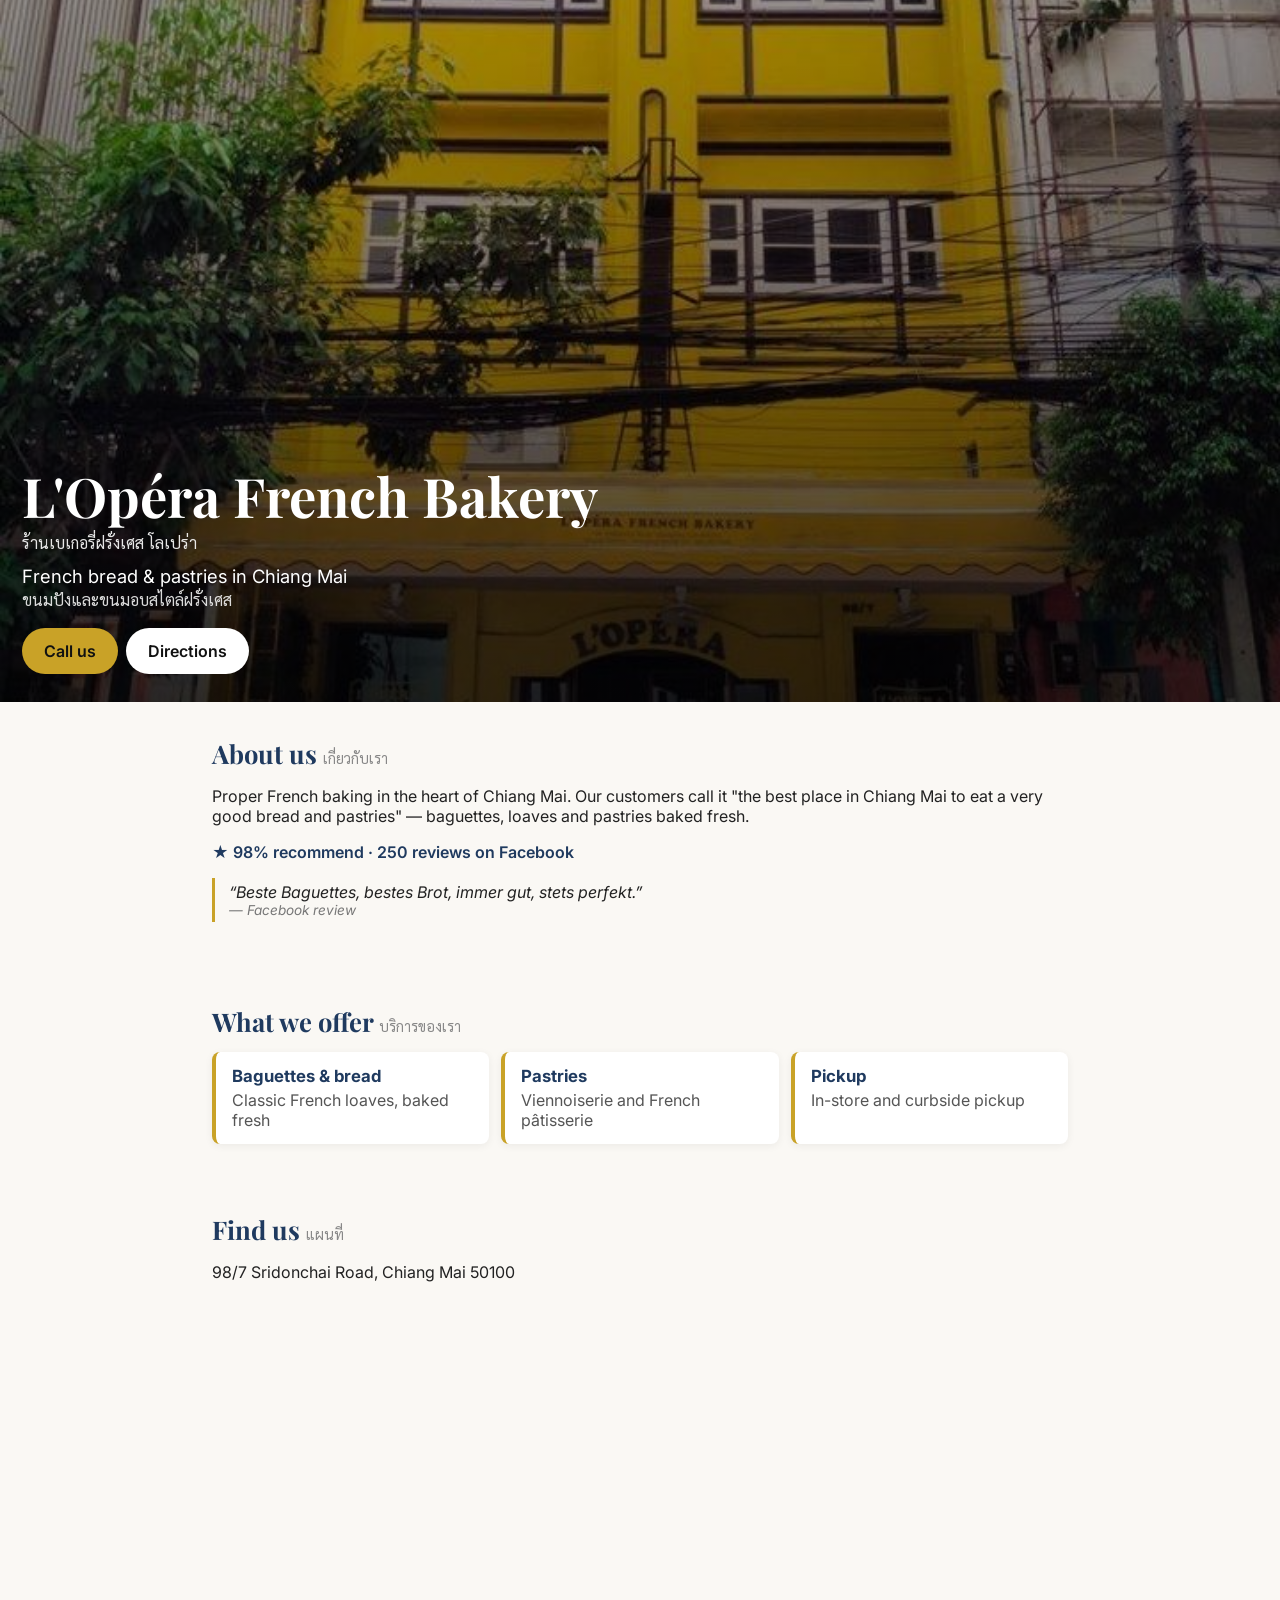
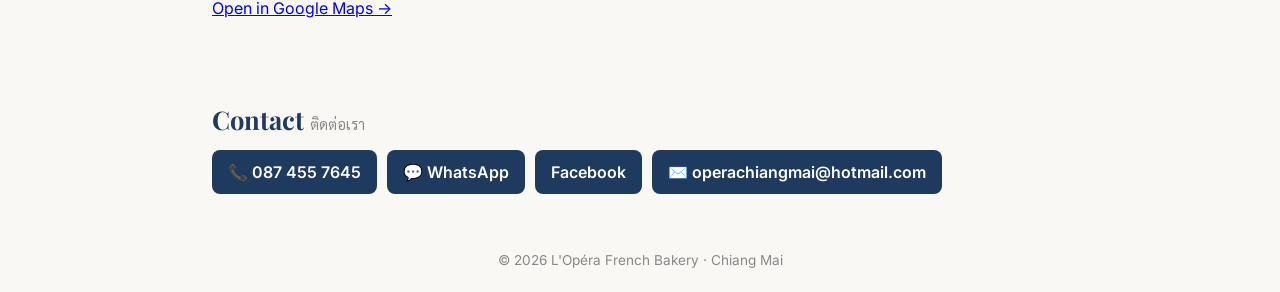
==== index.html @ 7052168b "Draft site" ====
<!doctype html><html lang="en"><head><meta charset="utf-8"><meta name="viewport" content="width=device-width,initial-scale=1">
<title>L&#x27;Opéra French Bakery | Chiang Mai</title><meta name="description" content="French bread &amp; pastries in Chiang Mai — 98/7 Sridonchai Road, Chiang Mai 50100">
<meta property="og:title" content="L&#x27;Opéra French Bakery"><meta property="og:description" content="French bread &amp; pastries in Chiang Mai"><meta property="og:image" content="img/og.jpg">
<link href="https://fonts.googleapis.com/css2?family=Playfair+Display:wght@700&family=Inter:wght@400;600&family=Sarabun&display=swap" rel="stylesheet">
<style>:root{--a:#1f3a5f;--b:#c9a227}*{box-sizing:border-box}body{margin:0;font-family:Inter,Sarabun,sans-serif;color:#222;background:#faf8f4;padding-bottom:70px}
.hero{min-height:78vh;display:flex;flex-direction:column;justify-content:flex-end;padding:28px 22px;color:#fff;background:linear-gradient(180deg,rgba(0,0,0,.35),rgba(0,0,0,.75)),url(img/og.jpg) center/cover}
.hero h1{font-family:'Playfair Display',serif;font-size:2.3rem;margin:0 0 6px;line-height:1.1}.hero .th{font-family:Sarabun;opacity:.9;margin:0 0 12px}.hero .tag{font-size:1.15rem;margin:0}.hero .tagth{font-family:Sarabun;opacity:.85;margin:2px 0 18px}
.cta{display:inline-block;background:var(--b);color:#111;font-weight:600;padding:13px 22px;border-radius:30px;text-decoration:none;margin-right:8px}
section{padding:34px 22px;max-width:900px;margin:auto}h2{font-family:'Playfair Display',serif;color:var(--a);font-size:1.6rem;margin:0 0 14px}h2 small{font-family:Sarabun;font-size:.9rem;color:#888;font-weight:400}
.cards{display:grid;gap:12px;grid-template-columns:repeat(auto-fit,minmax(220px,1fr))}.card{background:#fff;border-left:4px solid var(--b);padding:14px 16px;border-radius:8px;box-shadow:0 2px 8px rgba(0,0,0,.06)}.card h3{margin:0 0 4px;font-size:1.05rem;color:var(--a)}.card p{margin:0;color:#555}
.gal{display:grid;grid-template-columns:repeat(auto-fill,minmax(150px,1fr));gap:8px}.gal img{width:100%;aspect-ratio:1;object-fit:cover;border-radius:8px}
.big{font-size:1.2rem;font-weight:600}.rating{color:var(--a);font-weight:600}blockquote{font-style:italic;border-left:3px solid var(--b);margin:14px 0;padding:4px 14px}cite{display:block;font-size:.85rem;color:#777}
.btns{display:flex;flex-wrap:wrap;gap:10px}.btn{background:var(--a);color:#fff;text-decoration:none;padding:12px 16px;border-radius:8px;font-weight:600;word-break:break-all}
iframe{width:100%;height:280px;border:0;border-radius:10px}footer{text-align:center;color:#888;font-size:.85rem;padding:24px}
.bar{position:fixed;bottom:0;left:0;right:0;display:flex;background:var(--a);z-index:9}.bar a{flex:1;text-align:center;color:#fff;text-decoration:none;padding:15px 4px;font-weight:600;border-right:1px solid rgba(255,255,255,.2)}
@media(min-width:800px){.bar{display:none}body{padding-bottom:0}.hero h1{font-size:3.4rem}}</style></head><body>
<header class="hero"><h1>L&#x27;Opéra French Bakery</h1><p class="th">ร้านเบเกอรี่ฝรั่งเศส โลเปร่า</p><p class="tag">French bread &amp; pastries in Chiang Mai</p><p class="tagth">ขนมปังและขนมอบสไตล์ฝรั่งเศส</p>
<div><a class="cta" href="tel:0874557645">Call us</a><a class="cta" style="background:#fff" href="https://www.google.com/maps/search/?api=1&query=L%27Op%C3%A9ra%20French%20Bakery%2C%2098/7%20Sridonchai%20Road%2C%20Chiang%20Mai%2050100">Directions</a></div></header>
<section><h2>About us <small>เกี่ยวกับเรา</small></h2><p>Proper French baking in the heart of Chiang Mai. Our customers call it &quot;the best place in Chiang Mai to eat a very good bread and pastries&quot; — baguettes, loaves and pastries baked fresh.</p><p class="rating">★ 98% recommend · 250 reviews on Facebook</p><blockquote>“Beste Baguettes, bestes Brot, immer gut, stets perfekt.”<cite>— Facebook review</cite></blockquote></section>
<section><h2>What we offer <small>บริการของเรา</small></h2><div class="cards"><div class="card"><h3>Baguettes &amp; bread</h3><p>Classic French loaves, baked fresh</p></div><div class="card"><h3>Pastries</h3><p>Viennoiserie and French pâtisserie</p></div><div class="card"><h3>Pickup</h3><p>In-store and curbside pickup</p></div></div></section>


<section><h2>Find us <small>แผนที่</small></h2><p>98/7 Sridonchai Road, Chiang Mai 50100</p><iframe loading="lazy" src="https://www.google.com/maps?q=L%27Op%C3%A9ra%20French%20Bakery%2C%2098/7%20Sridonchai%20Road%2C%20Chiang%20Mai%2050100&output=embed"></iframe><p><a href="https://www.google.com/maps/search/?api=1&query=L%27Op%C3%A9ra%20French%20Bakery%2C%2098/7%20Sridonchai%20Road%2C%20Chiang%20Mai%2050100">Open in Google Maps →</a></p></section>
<section><h2>Contact <small>ติดต่อเรา</small></h2><div class="btns"><a class="btn" href="tel:0874557645">📞 087 455 7645</a><a class="btn" href="https://wa.me/66874557645">💬 WhatsApp</a><a class="btn" href="https://www.facebook.com/1518728611749956">Facebook</a><a class="btn" href="mailto:operachiangmai@hotmail.com">✉️ operachiangmai@hotmail.com</a></div></section>
<footer>© 2026 L&#x27;Opéra French Bakery · Chiang Mai</footer>
<nav class="bar"><a href="tel:0874557645">📞 Call</a><a href="https://wa.me/66874557645">💬 WhatsApp</a><a href="https://www.google.com/maps/search/?api=1&query=L%27Op%C3%A9ra%20French%20Bakery%2C%2098/7%20Sridonchai%20Road%2C%20Chiang%20Mai%2050100">📍 Map</a></nav></body></html>
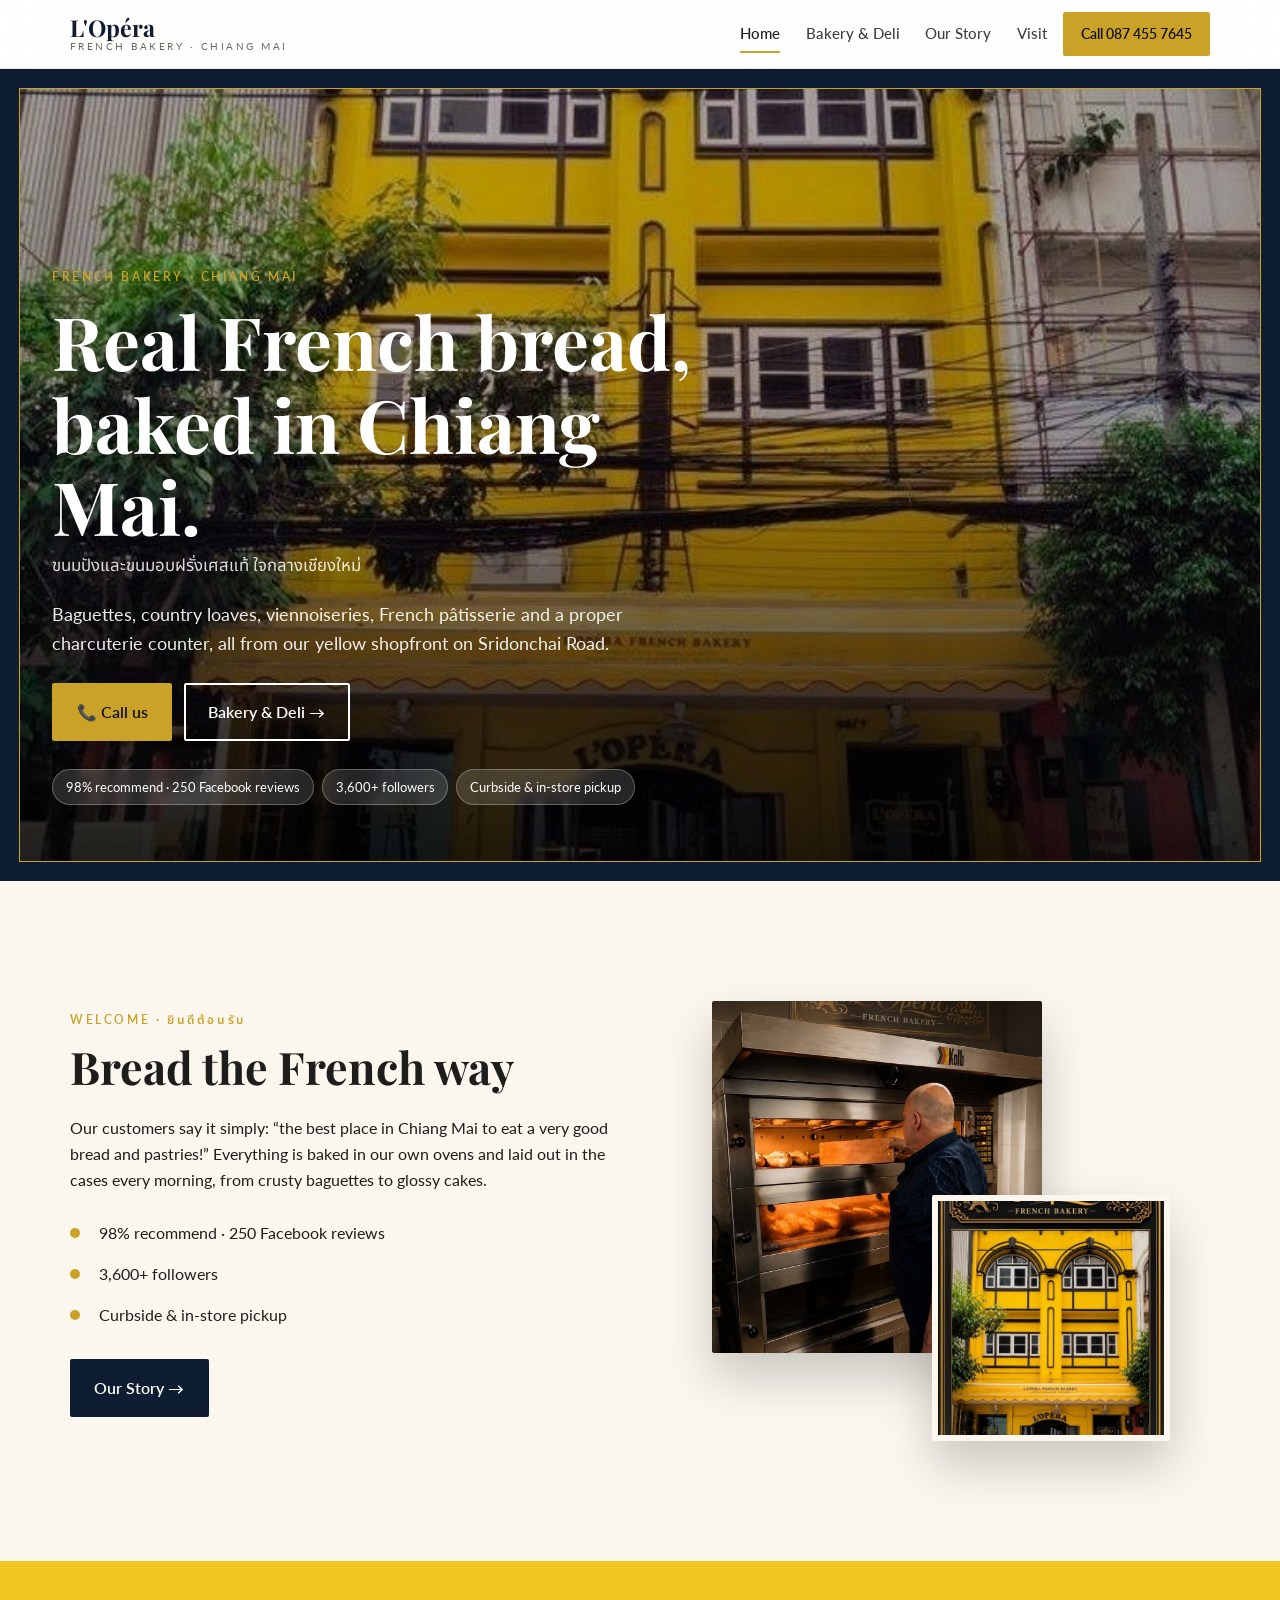
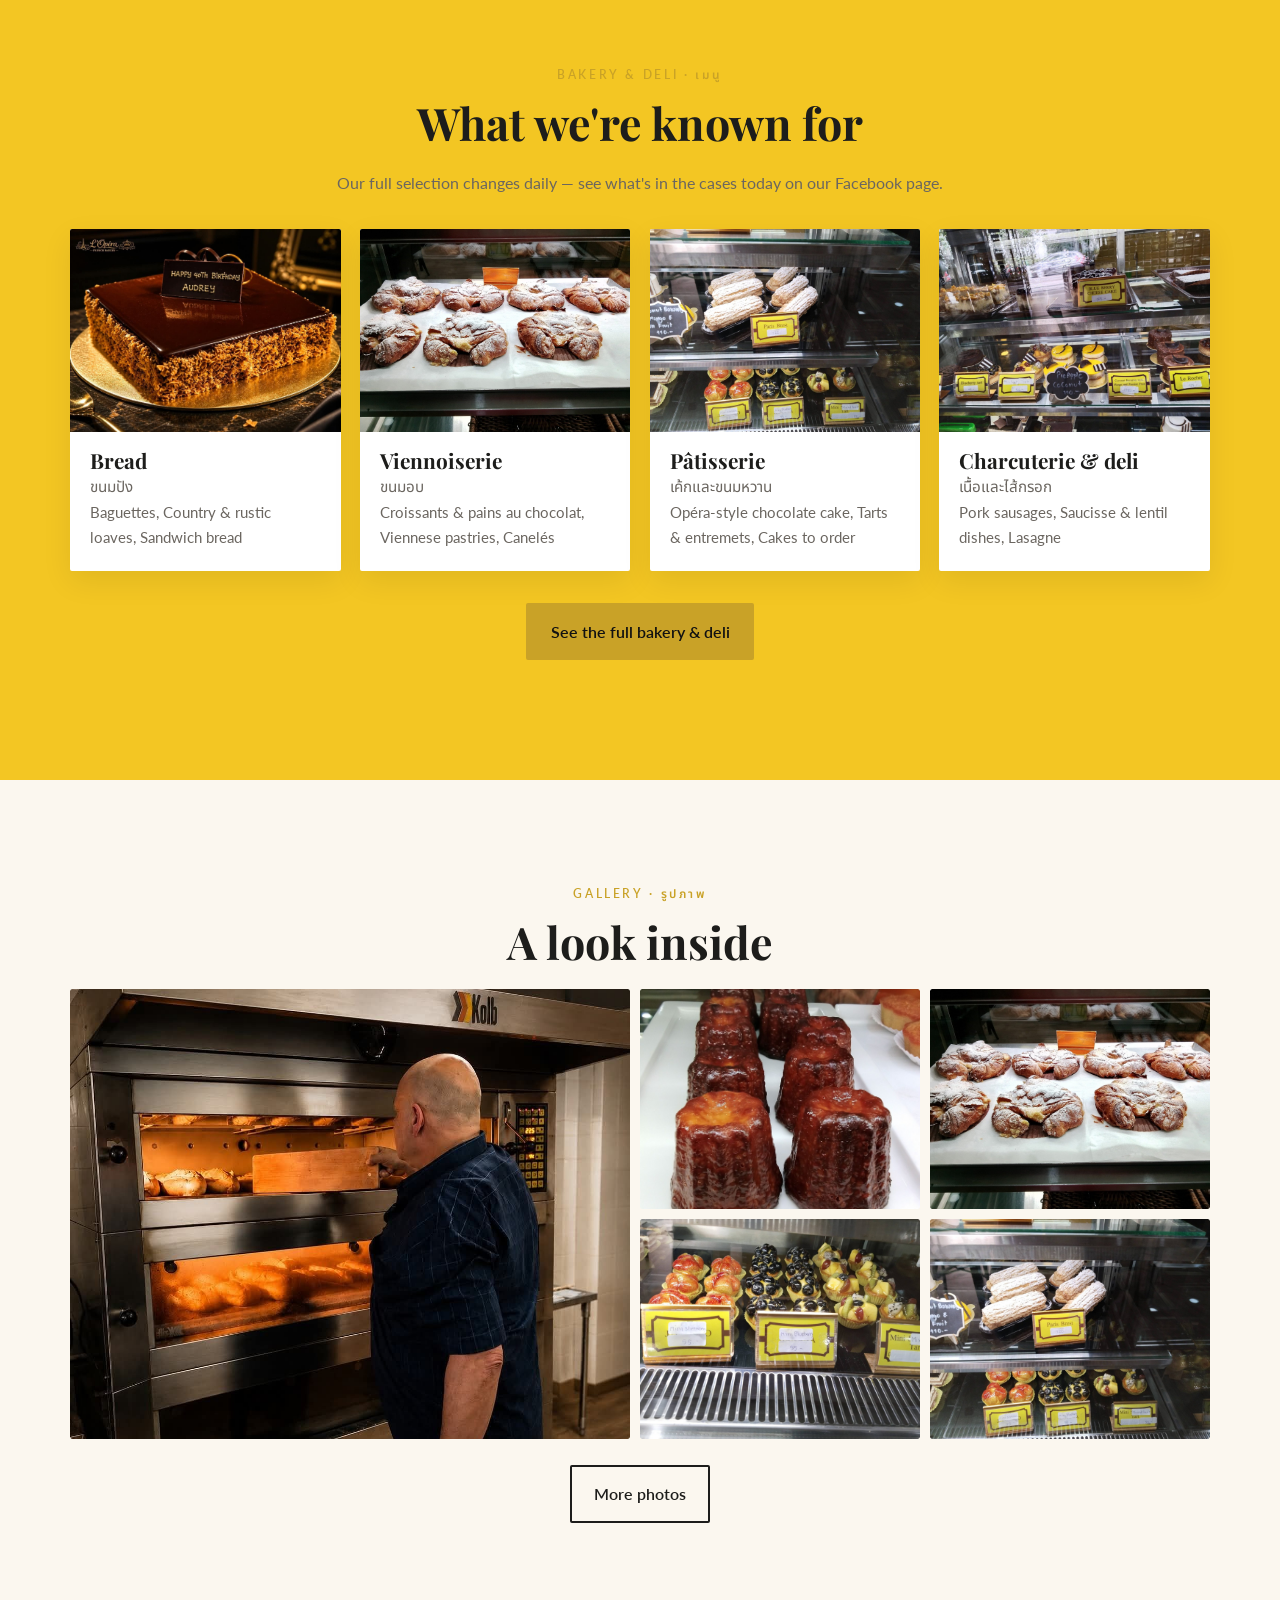
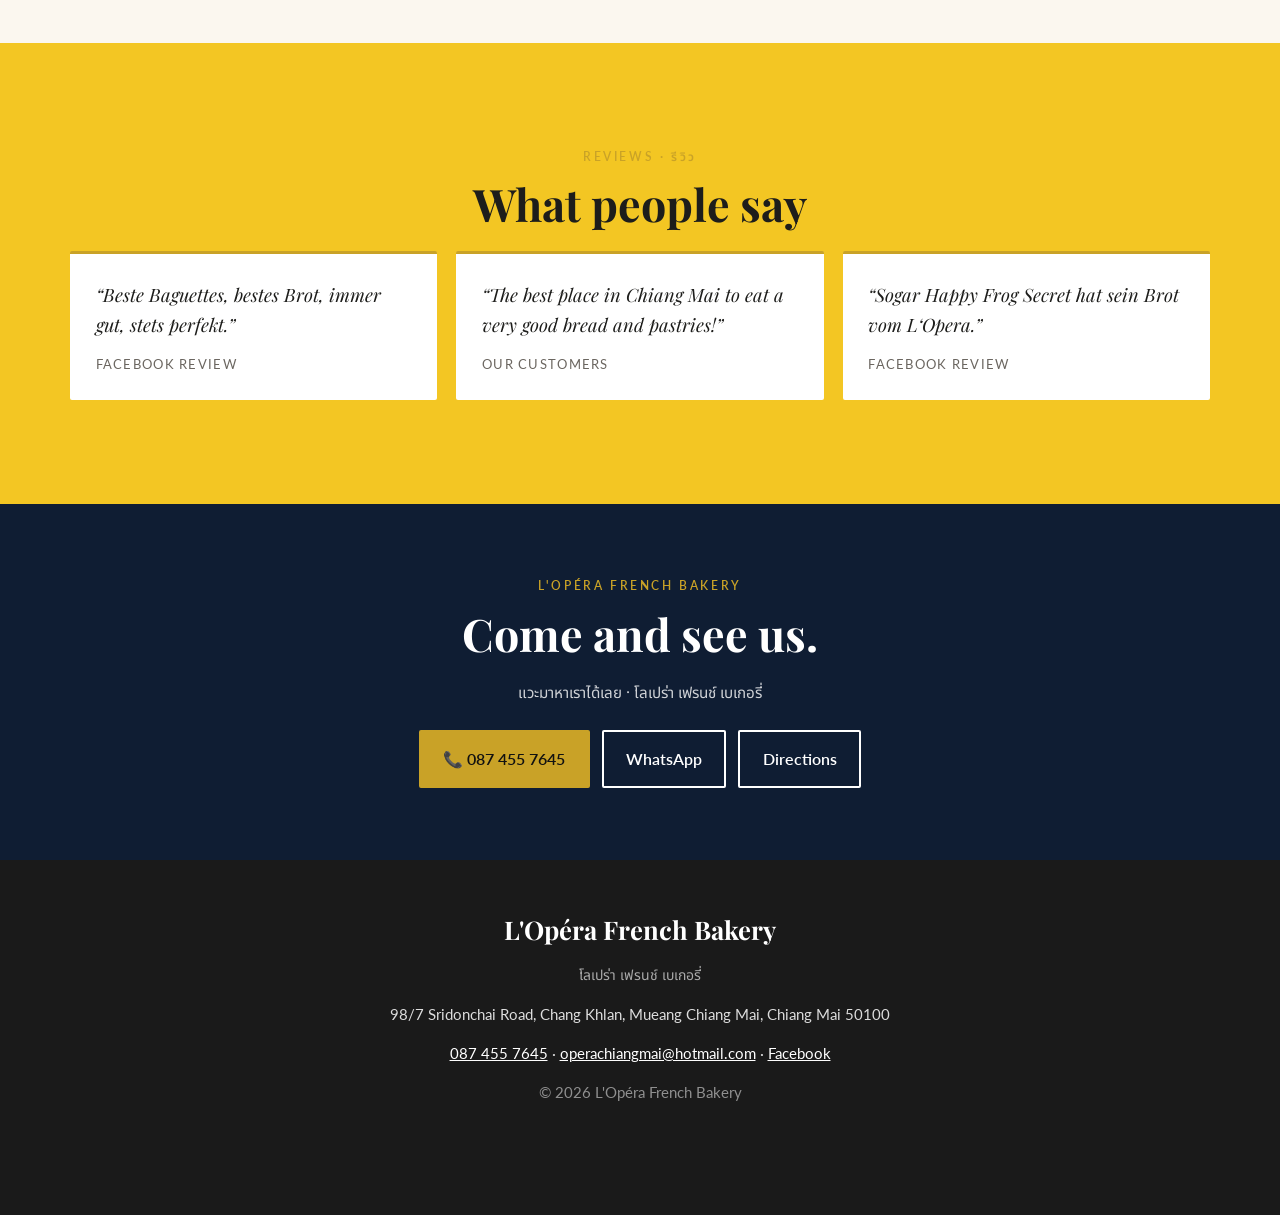
==== commit 9e86ce29: "v2: multi-page bespoke draft" ====
--- a/index.html
+++ b/index.html
@@ -1,26 +1,17 @@
 <!doctype html><html lang="en"><head><meta charset="utf-8"><meta name="viewport" content="width=device-width,initial-scale=1">
-<title>L&#x27;Opéra French Bakery | Chiang Mai</title><meta name="description" content="French bread &amp; pastries in Chiang Mai — 98/7 Sridonchai Road, Chiang Mai 50100">
-<meta property="og:title" content="L&#x27;Opéra French Bakery"><meta property="og:description" content="French bread &amp; pastries in Chiang Mai"><meta property="og:image" content="img/og.jpg">
-<link href="https://fonts.googleapis.com/css2?family=Playfair+Display:wght@700&family=Inter:wght@400;600&family=Sarabun&display=swap" rel="stylesheet">
-<style>:root{--a:#1f3a5f;--b:#c9a227}*{box-sizing:border-box}body{margin:0;font-family:Inter,Sarabun,sans-serif;color:#222;background:#faf8f4;padding-bottom:70px}
-.hero{min-height:78vh;display:flex;flex-direction:column;justify-content:flex-end;padding:28px 22px;color:#fff;background:linear-gradient(180deg,rgba(0,0,0,.35),rgba(0,0,0,.75)),url(img/og.jpg) center/cover}
-.hero h1{font-family:'Playfair Display',serif;font-size:2.3rem;margin:0 0 6px;line-height:1.1}.hero .th{font-family:Sarabun;opacity:.9;margin:0 0 12px}.hero .tag{font-size:1.15rem;margin:0}.hero .tagth{font-family:Sarabun;opacity:.85;margin:2px 0 18px}
-.cta{display:inline-block;background:var(--b);color:#111;font-weight:600;padding:13px 22px;border-radius:30px;text-decoration:none;margin-right:8px}
-section{padding:34px 22px;max-width:900px;margin:auto}h2{font-family:'Playfair Display',serif;color:var(--a);font-size:1.6rem;margin:0 0 14px}h2 small{font-family:Sarabun;font-size:.9rem;color:#888;font-weight:400}
-.cards{display:grid;gap:12px;grid-template-columns:repeat(auto-fit,minmax(220px,1fr))}.card{background:#fff;border-left:4px solid var(--b);padding:14px 16px;border-radius:8px;box-shadow:0 2px 8px rgba(0,0,0,.06)}.card h3{margin:0 0 4px;font-size:1.05rem;color:var(--a)}.card p{margin:0;color:#555}
-.gal{display:grid;grid-template-columns:repeat(auto-fill,minmax(150px,1fr));gap:8px}.gal img{width:100%;aspect-ratio:1;object-fit:cover;border-radius:8px}
-.big{font-size:1.2rem;font-weight:600}.rating{color:var(--a);font-weight:600}blockquote{font-style:italic;border-left:3px solid var(--b);margin:14px 0;padding:4px 14px}cite{display:block;font-size:.85rem;color:#777}
-.btns{display:flex;flex-wrap:wrap;gap:10px}.btn{background:var(--a);color:#fff;text-decoration:none;padding:12px 16px;border-radius:8px;font-weight:600;word-break:break-all}
-iframe{width:100%;height:280px;border:0;border-radius:10px}footer{text-align:center;color:#888;font-size:.85rem;padding:24px}
-.bar{position:fixed;bottom:0;left:0;right:0;display:flex;background:var(--a);z-index:9}.bar a{flex:1;text-align:center;color:#fff;text-decoration:none;padding:15px 4px;font-weight:600;border-right:1px solid rgba(255,255,255,.2)}
-@media(min-width:800px){.bar{display:none}body{padding-bottom:0}.hero h1{font-size:3.4rem}}</style></head><body>
-<header class="hero"><h1>L&#x27;Opéra French Bakery</h1><p class="th">ร้านเบเกอรี่ฝรั่งเศส โลเปร่า</p><p class="tag">French bread &amp; pastries in Chiang Mai</p><p class="tagth">ขนมปังและขนมอบสไตล์ฝรั่งเศส</p>
-<div><a class="cta" href="tel:0874557645">Call us</a><a class="cta" style="background:#fff" href="https://www.google.com/maps/search/?api=1&query=L%27Op%C3%A9ra%20French%20Bakery%2C%2098/7%20Sridonchai%20Road%2C%20Chiang%20Mai%2050100">Directions</a></div></header>
-<section><h2>About us <small>เกี่ยวกับเรา</small></h2><p>Proper French baking in the heart of Chiang Mai. Our customers call it &quot;the best place in Chiang Mai to eat a very good bread and pastries&quot; — baguettes, loaves and pastries baked fresh.</p><p class="rating">★ 98% recommend · 250 reviews on Facebook</p><blockquote>“Beste Baguettes, bestes Brot, immer gut, stets perfekt.”<cite>— Facebook review</cite></blockquote></section>
-<section><h2>What we offer <small>บริการของเรา</small></h2><div class="cards"><div class="card"><h3>Baguettes &amp; bread</h3><p>Classic French loaves, baked fresh</p></div><div class="card"><h3>Pastries</h3><p>Viennoiserie and French pâtisserie</p></div><div class="card"><h3>Pickup</h3><p>In-store and curbside pickup</p></div></div></section>
-
-
-<section><h2>Find us <small>แผนที่</small></h2><p>98/7 Sridonchai Road, Chiang Mai 50100</p><iframe loading="lazy" src="https://www.google.com/maps?q=L%27Op%C3%A9ra%20French%20Bakery%2C%2098/7%20Sridonchai%20Road%2C%20Chiang%20Mai%2050100&output=embed"></iframe><p><a href="https://www.google.com/maps/search/?api=1&query=L%27Op%C3%A9ra%20French%20Bakery%2C%2098/7%20Sridonchai%20Road%2C%20Chiang%20Mai%2050100">Open in Google Maps →</a></p></section>
-<section><h2>Contact <small>ติดต่อเรา</small></h2><div class="btns"><a class="btn" href="tel:0874557645">📞 087 455 7645</a><a class="btn" href="https://wa.me/66874557645">💬 WhatsApp</a><a class="btn" href="https://www.facebook.com/1518728611749956">Facebook</a><a class="btn" href="mailto:operachiangmai@hotmail.com">✉️ operachiangmai@hotmail.com</a></div></section>
-<footer>© 2026 L&#x27;Opéra French Bakery · Chiang Mai</footer>
-<nav class="bar"><a href="tel:0874557645">📞 Call</a><a href="https://wa.me/66874557645">💬 WhatsApp</a><a href="https://www.google.com/maps/search/?api=1&query=L%27Op%C3%A9ra%20French%20Bakery%2C%2098/7%20Sridonchai%20Road%2C%20Chiang%20Mai%2050100">📍 Map</a></nav></body></html>+<title>L&#x27;Opéra French Bakery | French Bakery · Chiang Mai</title><meta name="description" content="Baguettes, country loaves, viennoiseries, French pâtisserie and a proper charcuterie counter, all from our yellow shopfront on Sridonchai Road."><meta name="theme-color" content="#0f1d33">
+<meta property="og:title" content="L&#x27;Opéra French Bakery"><meta property="og:description" content="Baguettes, country loaves, viennoiseries, French pâtisserie and a proper charcuterie counter, all from our yellow shopfront on Sridonchai Road."><meta property="og:image" content="assets/images/00.jpg">
+<link rel="preconnect" href="https://fonts.googleapis.com"><link rel="preconnect" href="https://fonts.gstatic.com" crossorigin>
+<link href="https://fonts.googleapis.com/css2?family=Playfair+Display:wght@400;600;700&family=Lato:wght@300;400;500;600;700&family=Noto+Sans+Thai:wght@400;500&display=swap" rel="stylesheet"><link rel="stylesheet" href="css/styles.css"></head><body>
+<header class="nav"><div class="wrap nav-in"><a class="brand" href="index.html"><b>L&#x27;Opéra</b><small>French Bakery · Chiang Mai</small></a>
+<nav class="links" id="links"><a href="index.html" class=on>Home</a><a href="menu.html">Bakery &amp; Deli</a><a href="about.html">Our Story</a><a href="visit.html">Visit</a></nav><a class="btn sm" href="tel:0874557645">Call 087 455 7645</a><button class="burger" id="burger" aria-label="Menu"><span></span><span></span><span></span></button></div></header><section class="hero framed"><div class="frame"><img class="bgimg" src="assets/images/00.jpg" alt="Our yellow shopfront on Sridonchai Road"><div class="shade"></div><div class="hero-in rv"><p class="eyebrow">French Bakery · Chiang Mai</p><h1>Real French bread,<br>baked in Chiang Mai.</h1><p class="th">ขนมปังและขนมอบฝรั่งเศสแท้ ใจกลางเชียงใหม่</p><p class="lead">Baguettes, country loaves, viennoiseries, French pâtisserie and a proper charcuterie counter, all from our yellow shopfront on Sridonchai Road.</p><div class="cta"><a class="btn" href="tel:0874557645">📞 Call us</a><a class="btn ghost" style="color:#fff" href="menu.html">Bakery &amp; Deli →</a></div><div class="badges"><span>98% recommend · 250 Facebook reviews</span><span>3,600+ followers</span><span>Curbside &amp; in-store pickup</span></div></div></div></section>
+<section class="s"><div class="wrap two"><div class="rv"><p class="eyebrow">Welcome · ยินดีต้อนรับ</p><h2>Bread the French way</h2><p>Our customers say it simply: “the best place in Chiang Mai to eat a very good bread and pastries!” Everything is baked in our own ovens and laid out in the cases every morning, from crusty baguettes to glossy cakes.</p><ul class="ticks"><li>98% recommend · 250 Facebook reviews</li><li>3,600+ followers</li><li>Curbside &amp; in-store pickup</li></ul><p style="margin-top:1.5rem"><a class="btn alt" href="about.html">Our Story →</a></p></div>
+<figure class="stack rv"><img class="a1" src="assets/images/02.jpg" alt="Fresh from the oven" loading="lazy"><img class="a2" src="assets/images/01.jpg" alt="L&#x27;Opéra" loading="lazy"></figure></div></section>
+<section class="s alt"><div class="wrap"><p class="eyebrow center">Bakery &amp; Deli · เมนู</p><h2 class="center">What we're known for</h2><p class="center sub">Our full selection changes daily — see what&#x27;s in the cases today on our Facebook page.</p><div class="feats"><article class="feat rv"><img src="assets/images/03.jpg" alt="Bread" loading="lazy"><div><h3>Bread</h3><p class="th">ขนมปัง</p><p>Baguettes, Country &amp; rustic loaves, Sandwich bread</p></div></article><article class="feat rv"><img src="assets/images/05.jpg" alt="Viennoiserie" loading="lazy"><div><h3>Viennoiserie</h3><p class="th">ขนมอบ</p><p>Croissants &amp; pains au chocolat, Viennese pastries, Canelés</p></div></article><article class="feat rv"><img src="assets/images/07.jpg" alt="Pâtisserie" loading="lazy"><div><h3>Pâtisserie</h3><p class="th">เค้กและขนมหวาน</p><p>Opéra-style chocolate cake, Tarts &amp; entremets, Cakes to order</p></div></article><article class="feat rv"><img src="assets/images/09.jpg" alt="Charcuterie &amp; deli" loading="lazy"><div><h3>Charcuterie &amp; deli</h3><p class="th">เนื้อและไส้กรอก</p><p>Pork sausages, Saucisse &amp; lentil dishes, Lasagne</p></div></article></div><p class="center" style="margin-top:2rem"><a class="btn" href="menu.html">See the full bakery &amp; deli</a></p></div></section>
+<section class="s"><div class="wrap"><p class="eyebrow center">Gallery · รูปภาพ</p><h2 class="center">A look inside</h2><div class="strip rv"><a href="assets/images/02.jpg" data-lb="Fresh from the oven"><img src="assets/images/02.jpg" alt="Fresh from the oven" loading="lazy"></a><a href="assets/images/04.jpg" data-lb="Canelés"><img src="assets/images/04.jpg" alt="Canelés" loading="lazy"></a><a href="assets/images/05.jpg" data-lb="Pastries"><img src="assets/images/05.jpg" alt="Pastries" loading="lazy"></a><a href="assets/images/06.jpg" data-lb="The cake case"><img src="assets/images/06.jpg" alt="The cake case" loading="lazy"></a><a href="assets/images/07.jpg" data-lb="Morning cases"><img src="assets/images/07.jpg" alt="Morning cases" loading="lazy"></a></div><p class="center" style="margin-top:1.6rem"><a class="btn ghost" href="about.html#gallery">More photos</a></p></div></section>
+<section class="s alt"><div class="wrap"><p class="eyebrow center">Reviews · รีวิว</p><h2 class="center">What people say</h2><div class="quotes"><blockquote class="rv">“Beste Baguettes, bestes Brot, immer gut, stets perfekt.”<cite>Facebook review</cite></blockquote><blockquote class="rv">“The best place in Chiang Mai to eat a very good bread and pastries!”<cite>Our customers</cite></blockquote><blockquote class="rv">“Sogar Happy Frog Secret hat sein Brot vom L‘Opera.”<cite>Facebook review</cite></blockquote></div></div></section><section class="band"><div class="wrap rv"><p class="eyebrow" style="color:var(--b)">L&#x27;Opéra French Bakery</p><h2>Come and see us.</h2><p class="th">แวะมาหาเราได้เลย · โลเปร่า เฟรนช์ เบเกอรี่</p>
+<div class="cta"><a class="btn" href="tel:0874557645">📞 087 455 7645</a><a class="btn ghost" style="color:#fff" href="https://wa.me/66874557645">WhatsApp</a><a class="btn ghost" style="color:#fff" href="https://www.google.com/maps/search/?api=1&query=L%27Op%C3%A9ra%20French%20Bakery%2C%2098/7%20Sridonchai%20Road%2C%20Chang%20Khlan%2C%20Mueang%20Chiang%20Mai%2C%20Chiang%20Mai%2050100">Directions</a></div></div></section>
+<footer class="foot"><div class="wrap"><b>L&#x27;Opéra French Bakery</b><p class="th">โลเปร่า เฟรนช์ เบเกอรี่</p><p>98/7 Sridonchai Road, Chang Khlan, Mueang Chiang Mai, Chiang Mai 50100</p>
+<p><a href="tel:0874557645">087 455 7645</a> · <a href="mailto:operachiangmai@hotmail.com">operachiangmai@hotmail.com</a> · <a href="https://www.facebook.com/1518728611749956">Facebook</a></p><p style="opacity:.6">© 2026 L&#x27;Opéra French Bakery</p></div></footer>
+<div class="mbar"><a href="tel:0874557645">📞 Call</a><a href="https://wa.me/66874557645">💬 WhatsApp</a><a href="https://www.google.com/maps/search/?api=1&query=L%27Op%C3%A9ra%20French%20Bakery%2C%2098/7%20Sridonchai%20Road%2C%20Chang%20Khlan%2C%20Mueang%20Chiang%20Mai%2C%20Chiang%20Mai%2050100">📍 Map</a></div>
+<div class="lb" id="lb"><button aria-label="Close">×</button><img alt=""><p></p></div><script src="js/main.js"></script></body></html>
--- a/css/styles.css
+++ b/css/styles.css
@@ -0,0 +1,38 @@
+
+:root{--bg:#fbf7ef;--fg:#1d1d1b;--a:#0f1d33;--b:#c9a227;--c:#f3c623;--r:2px;--f1:'Playfair Display',serif;--f2:'Lato',system-ui,sans-serif;--mut:#6b6660;--card:#fff}
+*{box-sizing:border-box}html{scroll-behavior:smooth}body{margin:0;background:var(--bg);color:var(--fg);font-family:var(--f2),'Noto Sans Thai',sans-serif;line-height:1.65;-webkit-font-smoothing:antialiased}
+img{max-width:100%;display:block}a{color:inherit}.wrap{width:min(100% - 2.5rem,1140px);margin:auto}
+h1,h2,h3{font-family:var(--f1);line-height:1.12;margin:0 0 .5em;}h2{font-size:clamp(1.8rem,4vw,2.8rem)}h3{font-size:1.3rem}
+.th{font-family:'Noto Sans Thai',var(--f2);color:var(--mut);font-size:.95em}.eyebrow{text-transform:uppercase;letter-spacing:.22em;font-size:.74rem;font-weight:600;color:var(--b);margin:0 0 .8rem}.center{text-align:center}.sub{color:var(--mut);max-width:640px}.center.sub{margin:0 auto 2rem}
+.nav{position:sticky;top:0;z-index:40;background:rgba(255,255,255,.88);backdrop-filter:blur(12px);border-bottom:1px solid rgba(0,0,0,.09)}.nav-in{display:flex;align-items:center;gap:1rem;height:68px}
+.brand{text-decoration:none;display:flex;flex-direction:column;line-height:1;margin-right:auto}.brand b{font-family:var(--f1);font-size:1.45rem;color:var(--a);}.brand small{font-size:.62rem;letter-spacing:.25em;text-transform:uppercase;color:var(--mut);margin-top:3px}
+.links{display:flex;gap:1.6rem}.links a{text-decoration:none;font-weight:500;font-size:.93rem;opacity:.85;padding:6px 0;border-bottom:2px solid transparent}.links a:hover,.links a.on{opacity:1;border-color:var(--b)}
+.btn{display:inline-flex;align-items:center;gap:.4rem;text-decoration:none;font-weight:600;padding:.85rem 1.4rem;border-radius:var(--r);background:var(--b);color:#111;border:2px solid var(--b);transition:.25s}.btn:hover{transform:translateY(-2px);filter:brightness(1.07)}.btn.ghost{background:transparent;color:inherit;border-color:currentColor}.btn.sm{padding:.55rem 1rem;font-size:.85rem}.btn.alt{background:var(--a);border-color:var(--a);color:#fff}
+.burger{display:none;background:none;border:0;width:40px;height:40px;cursor:pointer;color:inherit}.burger span{display:block;height:2px;background:currentColor;margin:7px 6px;transition:.3s}
+@media(max-width:860px){.links{position:fixed;inset:68px 0 auto 0;flex-direction:column;gap:0;background:var(--bg);padding:.5rem 1.25rem 1.25rem;transform:translateY(-140%);transition:.35s;box-shadow:0 20px 40px rgba(0,0,0,.2)}.links.open{transform:none}.links a{padding:14px 0;border-bottom:1px solid rgba(0,0,0,.09);font-size:1.05rem}.burger{display:block}.nav .btn.sm{display:none}}
+.hero{position:relative;color:#fff;overflow:hidden}.hero .bgimg{position:absolute;inset:0;width:100%;height:100%;object-fit:cover;animation:kb 18s ease-out both}@keyframes kb{from{transform:scale(1.12)}to{transform:scale(1)}}
+.hero .shade{position:absolute;inset:0;background:linear-gradient(180deg,rgba(0,0,0,.25) 0%,rgba(0,0,0,.35) 45%,rgba(0,0,0,.82) 100%)}.hero-in{position:relative;padding:clamp(7rem,22vh,12rem) 0 4.5rem;max-width:760px}.hero:not(.split):not(.framed){min-height:clamp(560px,88vh,820px);display:flex;align-items:flex-end}.hero h1{font-size:clamp(2.4rem,7vw,4.6rem);margin-bottom:.4rem}.hero .lead{font-size:1.12rem;opacity:.92;max-width:600px}.hero .th{color:rgba(255,255,255,.85);font-size:1.05rem;margin:.2rem 0 1.2rem}
+.cta{display:flex;flex-wrap:wrap;gap:.75rem;margin-top:1.5rem}.badges{display:flex;flex-wrap:wrap;gap:.5rem;margin-top:1.8rem}.badges span{font-size:.8rem;padding:.4rem .8rem;border-radius:99px;background:rgba(255,255,255,.14);border:1px solid rgba(255,255,255,.28);backdrop-filter:blur(6px)}
+.hero.split{color:var(--fg);background:var(--c)}.hero.split .grid2{display:grid;grid-template-columns:1.05fr 1fr;align-items:center;gap:3rem;min-height:clamp(560px,82vh,760px);padding:3rem 0}.hero.split .hero-in{padding:0}.hero.split .th{color:var(--mut)}.hero.split .badges span{background:var(--bg);border-color:rgba(0,0,0,.09);color:var(--fg)}
+.hero.split .pic{position:relative;height:clamp(420px,70vh,620px)}.hero.split .pic img{position:absolute;object-fit:cover;border-radius:var(--r);box-shadow:0 30px 60px rgba(0,0,0,.18)}.hero.split .pic .p1{inset:0 18% 12% 0;width:82%;height:88%}.hero.split .pic .p2{right:0;bottom:0;width:46%;height:46%;border:6px solid var(--c)}
+.hero.framed{background:var(--a);padding:1.2rem}.hero.framed .frame{position:relative;border:1px solid var(--b);min-height:clamp(560px,86vh,820px);display:flex;align-items:flex-end;overflow:hidden}.hero.framed .hero-in{padding:6rem 2rem 3.5rem}
+@media(max-width:860px){.hero.split .grid2{grid-template-columns:1fr;gap:2rem;min-height:0;padding:2rem 0 3rem}.hero.split .pic{min-height:340px;order:-1}.hero.framed{padding:.6rem}.hero.framed .hero-in{padding:5rem 1.2rem 2.5rem}}
+section.s{padding:clamp(4rem,9vw,6.5rem) 0}.alt{background:var(--c)}.two{display:grid;grid-template-columns:1fr 1fr;gap:clamp(2rem,5vw,4.5rem);align-items:center}.feats.ov .feat{position:relative;aspect-ratio:3/4;box-shadow:none}.feats.ov .feat img{position:absolute;inset:0;height:100%;aspect-ratio:auto}.feats.ov .feat div{position:absolute;inset:auto 0 0 0;padding:4rem 1.3rem 1.3rem;background:linear-gradient(transparent,rgba(0,0,0,.88));color:#fff}.feats.ov .feat p{color:#ddd}
+@media(max-width:860px){.feats.ov .feat{aspect-ratio:4/3}.two{grid-template-columns:1fr}}
+.stack{position:relative;min-height:440px}.stack img{position:absolute;object-fit:cover;border-radius:var(--r);box-shadow:0 24px 50px rgba(0,0,0,.2)}.stack .a1{left:0;top:0;width:72%;height:80%}.stack .a2{right:0;bottom:0;width:52%;height:56%;border:6px solid var(--bg)}
+.ticks{list-style:none;padding:0;margin:1.2rem 0 0}.ticks li{padding:.45rem 0 .45rem 1.8rem;position:relative}.ticks li:before{content:'';position:absolute;left:0;top:.95rem;width:10px;height:10px;border-radius:50%;background:var(--b)}
+.feats{display:grid;grid-template-columns:repeat(auto-fit,minmax(240px,1fr));gap:1.2rem}.feat{background:var(--card);border-radius:var(--r);overflow:hidden;box-shadow:0 10px 30px rgba(0,0,0,.08);transition:.3s}.feat:hover{transform:translateY(-5px)}.feat img{width:100%;aspect-ratio:4/3;object-fit:cover}.feat div{padding:1.1rem 1.25rem 1.3rem}.feat p{margin:0;color:var(--mut);font-size:.95rem}.feat h3{margin-bottom:.15rem}
+.strip{display:grid;grid-template-columns:2fr 1fr 1fr;grid-auto-rows:220px;gap:10px}.strip a:first-child{grid-row:span 2}.strip img{width:100%;height:100%;object-fit:cover;border-radius:var(--r);transition:.4s}.strip a{overflow:hidden;border-radius:var(--r)}.strip a:hover img{transform:scale(1.06)}@media(max-width:700px){.strip{grid-template-columns:1fr 1fr;grid-auto-rows:150px}}
+.quotes{display:grid;grid-template-columns:repeat(auto-fit,minmax(260px,1fr));gap:1.2rem}.quotes blockquote{margin:0;padding:1.6rem;background:var(--card);border-radius:var(--r);border-top:3px solid var(--b);font-family:var(--f1);font-size:1.15rem;font-style:italic}.quotes cite{display:block;margin-top:.8rem;font-family:var(--f2);font-style:normal;font-size:.8rem;color:var(--mut);letter-spacing:.1em;text-transform:uppercase}
+.band{background:var(--a);color:#fff;text-align:center;padding:4.5rem 0}.band h2{color:#fff}.band .th{color:rgba(255,255,255,.8)}.band .cta{justify-content:center}
+.phero{position:relative;color:#fff;padding:9rem 0 3.5rem;overflow:hidden}.phero img{position:absolute;inset:0;width:100%;height:100%;object-fit:cover}.phero .shade{position:absolute;inset:0;background:linear-gradient(180deg,rgba(0,0,0,.25) 0%,rgba(0,0,0,.35) 45%,rgba(0,0,0,.82) 100%)}.phero .wrap{position:relative}.phero h1{font-size:clamp(2.2rem,6vw,3.8rem)}.phero .th{color:rgba(255,255,255,.85)}
+.menu{display:grid;grid-template-columns:repeat(auto-fit,minmax(300px,1fr));gap:1.4rem}.mcard{background:var(--card);padding:1.8rem;border-radius:var(--r);box-shadow:0 8px 24px rgba(0,0,0,.06);border-left:4px solid var(--b)}.mcard h3{margin:0}.mcard .th{margin:0 0 .8rem}.mcard ul{list-style:none;padding:0;margin:0}.mcard li{padding:.55rem 0;border-bottom:1px dashed rgba(0,0,0,.09)}.mcard li:last-child{border:0}
+.note{font-size:.9rem;color:var(--mut);text-align:center;margin-top:2rem}
+.gal{columns:3 260px;column-gap:10px}.gal a{display:block;margin-bottom:10px;border-radius:var(--r);overflow:hidden;break-inside:avoid}.gal img{width:100%;transition:.4s}.gal a:hover img{transform:scale(1.04)}
+.lb{position:fixed;inset:0;background:rgba(0,0,0,.92);display:none;align-items:center;justify-content:center;z-index:99;padding:1rem}.lb.on{display:flex}.lb img{max-height:86vh;max-width:94vw;border-radius:6px}.lb p{position:absolute;bottom:1.2rem;color:#fff;width:100%;text-align:center}.lb button{position:absolute;top:1rem;right:1rem;background:none;border:0;color:#fff;font-size:2.2rem;cursor:pointer}
+dl.info{display:grid;grid-template-columns:auto 1fr;gap:.7rem 1.4rem;margin:1.4rem 0}dl.info dt{font-weight:700;color:var(--b);text-transform:uppercase;font-size:.75rem;letter-spacing:.15em;padding-top:.3rem}dl.info dd{margin:0}dl.info a{color:inherit;font-weight:600}
+.hours{width:100%;border-collapse:collapse;margin:1rem 0}.hours td{padding:.7rem 0;border-bottom:1px solid rgba(0,0,0,.09)}.hours td:last-child{text-align:right;font-weight:600}
+.map iframe{width:100%;height:420px;border:0;border-radius:var(--r);filter:none}
+.foot{background:#1a1a1a;color:#ddd;padding:3rem 0 6rem;text-align:center;font-size:.92rem}.foot b{font-family:var(--f1);font-size:1.6rem;color:#fff;}.foot a{color:#fff}.foot .th{color:#aaa}
+.mbar{position:fixed;left:0;right:0;bottom:0;display:none;z-index:50;background:var(--a);box-shadow:0 -6px 20px rgba(0,0,0,.2)}.mbar a{flex:1;text-align:center;color:#fff;text-decoration:none;font-weight:600;padding:14px 4px;font-size:.92rem}.mbar a+a{border-left:1px solid rgba(255,255,255,.18)}@media(max-width:860px){.mbar{display:flex}}
+.rv{opacity:0;transform:translateY(26px);transition:opacity .8s ease,transform .8s ease}.rv.in{opacity:1;transform:none}
